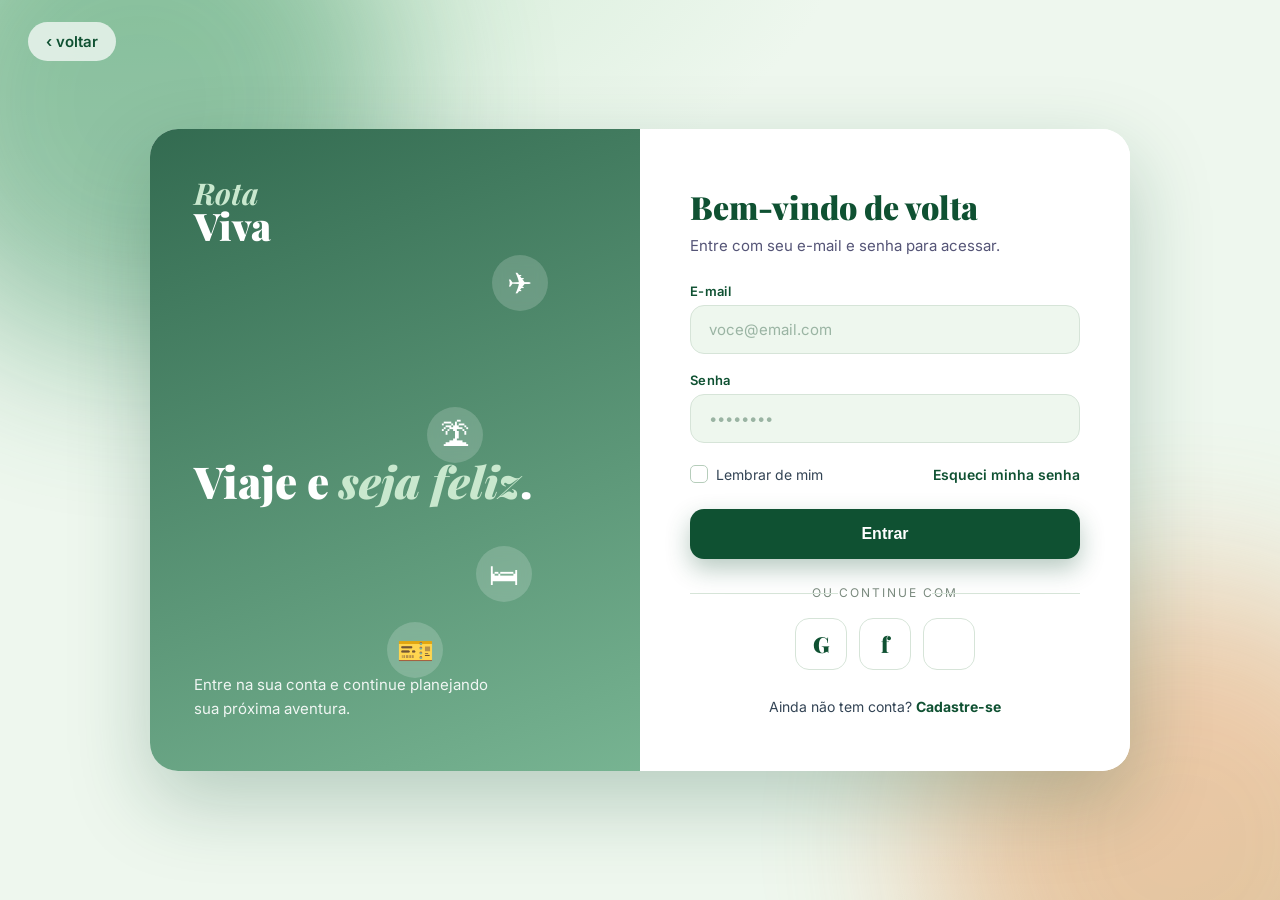
==== login.html @ b1bc66e2 "Não definido" ====
<!DOCTYPE html>
<html lang="pt-BR">
<head>
  <meta charset="UTF-8" />
  <meta name="viewport" content="width=device-width, initial-scale=1.0" />
  <title>Login — Rota Viva</title>
  <link rel="preconnect" href="https://fonts.googleapis.com" />
  <link rel="preconnect" href="https://fonts.gstatic.com" crossorigin />
  <link rel="stylesheet" href="https://fonts.googleapis.com/css2?family=Playfair+Display:wght@700;900&family=Inter:wght@400;500;600;700&display=swap" />
  <link rel="stylesheet" href="login.css" />
</head>
<body>
  <a href="index.html" class="back">‹ voltar</a>

  <main class="login-wrap">
    <div class="card">
      <div class="visual">
        <div class="visual-bg"></div>
        <div class="visual-content">
          <div class="rv-logo">
            <span class="rota">Rota</span>
            <span class="viva">Viva</span>
          </div>
          <h2 class="tagline">Viaje e <em>seja feliz</em>.</h2>
          <p class="sub">Entre na sua conta e continue planejando sua próxima aventura.</p>
          <div class="floaties">
            <span class="f f1">✈</span>
            <span class="f f2">🏝</span>
            <span class="f f3">🛏</span>
            <span class="f f4">🎫</span>
          </div>
        </div>
      </div>

      <form class="form" onsubmit="event.preventDefault()">
        <h1>Bem-vindo de volta</h1>
        <p class="hello">Entre com seu e-mail e senha para acessar.</p>

        <label class="field">
          <span>E-mail</span>
          <input type="email" placeholder="voce@email.com" required />
        </label>

        <label class="field">
          <span>Senha</span>
          <input type="password" placeholder="••••••••" required />
        </label>

        <div class="row">
          <label class="check">
            <input type="checkbox" />
            <span class="box"></span>
            Lembrar de mim
          </label>
          <a href="#" class="link">Esqueci minha senha</a>
        </div>

        <button type="submit" class="btn">Entrar</button>

        <div class="divider"><span>ou continue com</span></div>

        <div class="socials">
          <button type="button" class="soc">G</button>
          <button type="button" class="soc">f</button>
          <button type="button" class="soc"></button>
        </div>

        <p class="signup">Ainda não tem conta? <a href="#">Cadastre-se</a></p>
      </form>
    </div>
  </main>
</body>
</html>
---- login.css ----
:root {
    --green-deep: #0f5132;
    --green-dark: #1b6e4a;
    --green: #2e8b57;
    --green-soft: #d6ecd9;
    --green-mint: #c9e8ce;
    --green-pale: #eef7ee;
    --cream: #f5f3e7;
    --ink: #0e2a1a;
    --orange: #e89150;
  }
  *, *::before, *::after { box-sizing: border-box; margin: 0; padding: 0; }
  html, body {
    font-family: 'Inter', system-ui, sans-serif;
    color: var(--ink);
    min-height: 100vh;
    background:
      radial-gradient(1200px 600px at 10% -10%, var(--green-mint), transparent 60%),
      radial-gradient(1000px 500px at 110% 110%, var(--green-soft), transparent 55%),
      var(--green-pale);
    overflow-x: hidden;
  }
  
  /* Decorative animated blobs in background */
  body::before, body::after {
    content: "";
    position: fixed;
    width: 520px; height: 520px; border-radius: 50%;
    filter: blur(80px); opacity: .45; z-index: 0;
    pointer-events: none;
  }
  body::before {
    background: var(--green); top: -160px; left: -120px;
    animation: float 12s ease-in-out infinite alternate;
  }
  body::after {
    background: var(--orange); bottom: -200px; right: -160px;
    animation: float 14s ease-in-out -3s infinite alternate;
  }
  @keyframes float {
    to { transform: translate(60px, 40px) scale(1.1); }
  }
  
  .back {
    position: fixed; top: 22px; left: 28px; z-index: 10;
    color: var(--green-deep); text-decoration: none;
    font-weight: 600; font-size: 15px;
    padding: 10px 18px; border-radius: 999px;
    background: rgba(255,255,255,.7); backdrop-filter: blur(6px);
    transition: transform .2s, background .2s;
  }
  .back:hover { transform: translateX(-3px); background: #fff; }
  
  .login-wrap {
    position: relative; z-index: 1;
    min-height: 100vh;
    display: grid; place-items: center;
    padding: 60px 20px;
  }
  
  .card {
    width: 100%; max-width: 980px;
    background: #fff;
    border-radius: 28px;
    display: grid; grid-template-columns: 1fr 1fr;
    overflow: hidden;
    box-shadow: 0 30px 80px rgba(15,81,50,.25);
    animation: rise .8s cubic-bezier(.2,.8,.2,1) both;
  }
  @keyframes rise {
    from { opacity: 0; transform: translateY(40px) scale(.98); }
    to   { opacity: 1; transform: none; }
  }
  
  /* LEFT VISUAL */
  .visual {
    position: relative;
    min-height: 560px;
    color: #fff;
    padding: 50px 44px;
    display: flex; flex-direction: column; justify-content: space-between;
    overflow: hidden;
  }
  .visual-bg {
    position: absolute; inset: 0;
    background: linear-gradient(160deg, rgba(15,81,50,.85), rgba(46,139,87,.65)),
                url('https://images.unsplash.com/photo-1483729558449-99ef09a8c325?w=1200&q=80') center/cover;
    animation: zoom 18s ease-in-out infinite alternate;
  }
  @keyframes zoom {
    to { transform: scale(1.12) translate(-2%, -1%); }
  }
  .visual-content { position: relative; z-index: 2; height: 100%; display: flex; flex-direction: column; justify-content: space-between; }
  
  .rv-logo { font-family: 'Playfair Display', serif; line-height: .95; }
  .rv-logo .rota { display: block; font-style: italic; font-weight: 700; font-size: 30px; color: var(--green-mint); }
  .rv-logo .viva { display: block; font-weight: 900; font-size: 38px; color: #fff; }
  
  .tagline {
    font-family: 'Playfair Display', serif;
    font-weight: 900; font-size: 44px; line-height: 1.1;
    margin-top: 60px;
  }
  .tagline em { font-style: italic; color: var(--green-mint); }
  .sub { margin-top: 14px; font-size: 15px; line-height: 1.6; opacity: .9; max-width: 320px; }
  
  .floaties { position: absolute; inset: 0; pointer-events: none; }
  .floaties .f {
    position: absolute; font-size: 30px;
    background: rgba(255,255,255,.18); backdrop-filter: blur(6px);
    width: 56px; height: 56px; border-radius: 50%;
    display: grid; place-items: center;
    animation: bob 6s ease-in-out infinite;
  }
  .f1 { top: 14%; right: 12%; animation-delay: 0s; }
  .f2 { top: 42%; right: 28%; animation-delay: 1.2s; }
  .f3 { bottom: 22%; right: 16%; animation-delay: 2.4s; }
  .f4 { bottom: 8%; right: 38%; animation-delay: 3.6s; }
  @keyframes bob {
    0%, 100% { transform: translateY(0); }
    50% { transform: translateY(-14px); }
  }
  
  /* RIGHT FORM */
  .form {
    padding: 56px 50px;
    display: flex; flex-direction: column;
    background: #fff;
  }
  .form h1 {
    font-family: 'Playfair Display', serif;
    font-size: 32px; color: var(--green-deep); font-weight: 900;
  }
  .hello { margin-top: 8px; color: #557; font-size: 15px; margin-bottom: 28px; }
  
  .field { display: block; margin-bottom: 18px; }
  .field span {
    display: block; font-size: 13px; font-weight: 600;
    color: var(--green-deep); margin-bottom: 6px; letter-spacing: .3px;
  }
  .field input {
    width: 100%;
    padding: 14px 18px;
    border: 1.5px solid #d6e4d8;
    border-radius: 14px;
    font-size: 15px; font-family: inherit; color: var(--ink);
    background: var(--green-pale);
    transition: border-color .25s, box-shadow .25s, background .25s, transform .25s;
  }
  .field input:focus {
    outline: none;
    border-color: var(--green);
    background: #fff;
    box-shadow: 0 0 0 4px rgba(46,139,87,.15);
    transform: translateY(-1px);
  }
  .field input::placeholder { color: #9ab4a3; }
  
  .row {
    display: flex; align-items: center; justify-content: space-between;
    margin: 4px 0 26px; font-size: 14px;
  }
  .check { display: flex; align-items: center; gap: 8px; cursor: pointer; color: #345; user-select: none; }
  .check input { position: absolute; opacity: 0; pointer-events: none; }
  .check .box {
    width: 18px; height: 18px; border-radius: 5px;
    border: 1.5px solid #b6cdbb; background: #fff;
    display: inline-grid; place-items: center;
    transition: all .2s;
  }
  .check input:checked + .box {
    background: var(--green-deep); border-color: var(--green-deep);
  }
  .check input:checked + .box::after {
    content: "✓"; color: #fff; font-size: 13px; font-weight: 800;
  }
  .link { color: var(--green-deep); font-weight: 600; text-decoration: none; }
  .link:hover { text-decoration: underline; }
  
  .btn {
    position: relative; overflow: hidden;
    background: var(--green-deep); color: #fff; border: none;
    padding: 16px 20px; border-radius: 14px;
    font-size: 16px; font-weight: 700; cursor: pointer;
    transition: transform .25s, box-shadow .25s, background .25s;
    box-shadow: 0 10px 24px rgba(15,81,50,.3);
  }
  .btn::before {
    content: ""; position: absolute; inset: 0;
    background: linear-gradient(120deg, transparent, rgba(255,255,255,.3), transparent);
    transform: translateX(-100%);
    transition: transform .6s;
  }
  .btn:hover { transform: translateY(-2px); background: var(--green-dark); box-shadow: 0 14px 30px rgba(15,81,50,.4); }
  .btn:hover::before { transform: translateX(100%); }
  
  .divider {
    margin: 26px 0 18px; text-align: center; position: relative;
    font-size: 12px; color: #7a8a7e; text-transform: uppercase; letter-spacing: 2px;
  }
  .divider::before, .divider::after {
    content: ""; position: absolute; top: 50%; width: 38%; height: 1px;
    background: #d6e4d8;
  }
  .divider::before { left: 0; }
  .divider::after { right: 0; }
  
  .socials { display: flex; gap: 12px; justify-content: center; }
  .soc {
    width: 52px; height: 52px; border-radius: 14px;
    border: 1.5px solid #d6e4d8; background: #fff;
    font-family: 'Playfair Display', serif; font-weight: 900; font-size: 22px;
    color: var(--green-deep); cursor: pointer;
    transition: transform .25s, background .25s, border-color .25s, color .25s;
  }
  .soc:hover { transform: translateY(-3px); background: var(--green-deep); color: #fff; border-color: var(--green-deep); }
  
  .signup { margin-top: 28px; text-align: center; font-size: 14px; color: #345; }
  .signup a { color: var(--green-deep); font-weight: 700; text-decoration: none; }
  .signup a:hover { text-decoration: underline; }
  
  @media (max-width: 820px) {
    .card { grid-template-columns: 1fr; }
    .visual { min-height: 240px; padding: 30px; }
    .tagline { font-size: 30px; margin-top: 20px; }
    .sub { display: none; }
    .floaties .f { width: 44px; height: 44px; font-size: 22px; }
    .form { padding: 36px 26px; }
  }
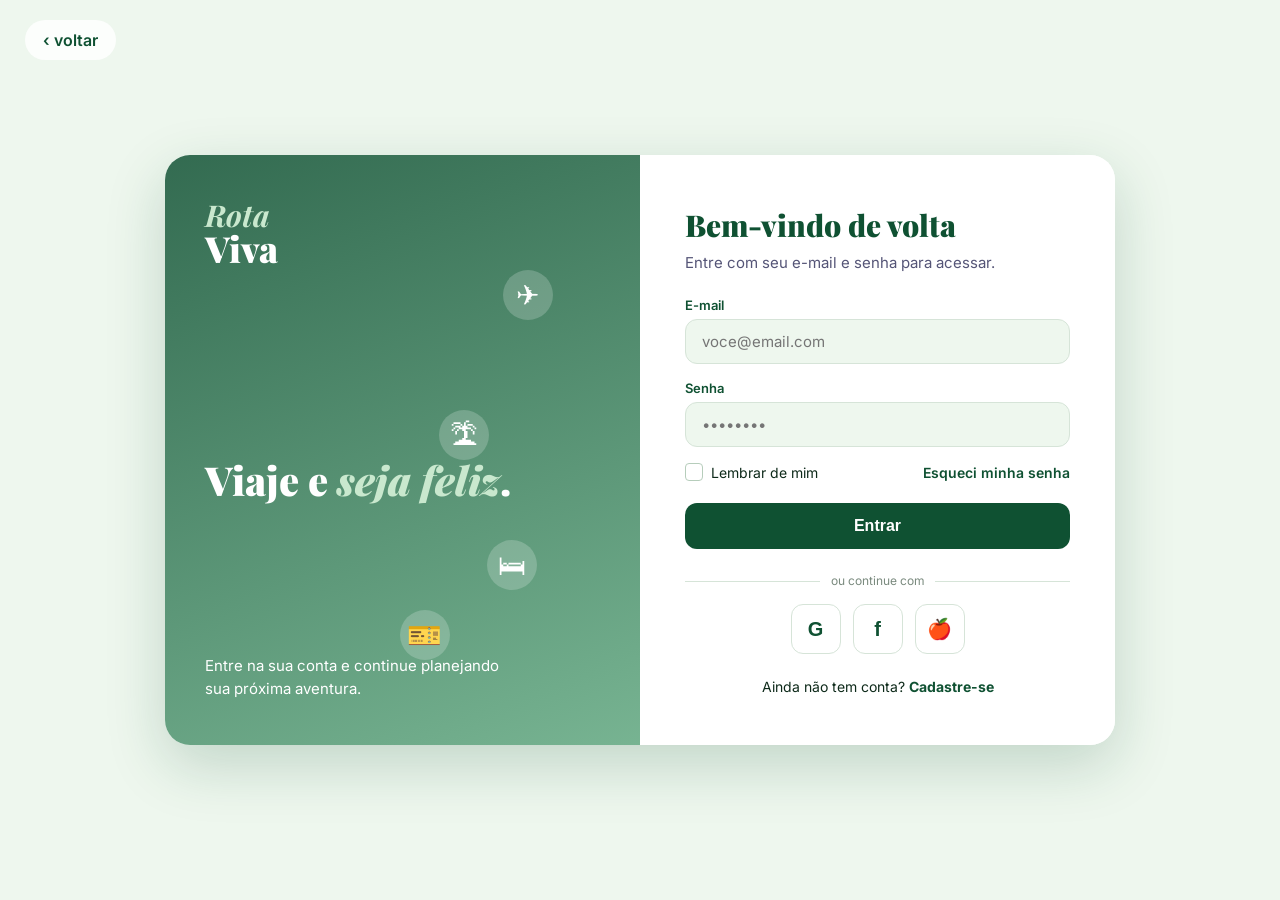
==== commit 33f007f0: "troca de variaveis e adicionado pequenos coisas" ====
--- a/login.html
+++ b/login.html
@@ -10,62 +10,62 @@
   <link rel="stylesheet" href="login.css" />
 </head>
 <body>
-  <a href="index.html" class="back">‹ voltar</a>
+  <a href="index.html" class="link_voltar">‹ voltar</a>
 
-  <main class="login-wrap">
-    <div class="card">
-      <div class="visual">
-        <div class="visual-bg"></div>
-        <div class="visual-content">
-          <div class="rv-logo">
+  <main class="pagina_login">
+    <div class="caixa_login">
+      <div class="lado_esquerdo">
+        <div class="fundo_imagem"></div>
+        <div class="conteudo_esquerdo">
+          <div class="logo_site">
             <span class="rota">Rota</span>
             <span class="viva">Viva</span>
           </div>
-          <h2 class="tagline">Viaje e <em>seja feliz</em>.</h2>
-          <p class="sub">Entre na sua conta e continue planejando sua próxima aventura.</p>
-          <div class="floaties">
-            <span class="f f1">✈</span>
-            <span class="f f2">🏝</span>
-            <span class="f f3">🛏</span>
-            <span class="f f4">🎫</span>
+          <h2 class="frase_login">Viaje e <em>seja feliz</em>.</h2>
+          <p class="texto_pequeno">Entre na sua conta e continue planejando sua próxima aventura.</p>
+          <div class="icones_viagem">
+            <span class="icone1">✈</span>
+            <span class="icone2">🏝</span>
+            <span class="icone3">🛏</span>
+            <span class="icone4">🎫</span>
           </div>
         </div>
       </div>
 
-      <form class="form" onsubmit="event.preventDefault()">
+      <form class="form_login" onsubmit="event.preventDefault()">
         <h1>Bem-vindo de volta</h1>
-        <p class="hello">Entre com seu e-mail e senha para acessar.</p>
+        <p class="texto_intro">Entre com seu e-mail e senha para acessar.</p>
 
-        <label class="field">
+        <label class="campo">
           <span>E-mail</span>
           <input type="email" placeholder="voce@email.com" required />
         </label>
 
-        <label class="field">
+        <label class="campo">
           <span>Senha</span>
           <input type="password" placeholder="••••••••" required />
         </label>
 
-        <div class="row">
-          <label class="check">
+        <div class="linha_opcoes">
+          <label class="label_checkbox">
             <input type="checkbox" />
-            <span class="box"></span>
+            <span class="quadrado_checkbox"></span>
             Lembrar de mim
           </label>
-          <a href="#" class="link">Esqueci minha senha</a>
+          <a href="#" class="link_senha">Esqueci minha senha</a>
         </div>
 
-        <button type="submit" class="btn">Entrar</button>
+        <button type="submit" class="botao_entrar">Entrar</button>
 
-        <div class="divider"><span>ou continue com</span></div>
+        <div class="linha_meio"><span>ou continue com</span></div>
 
-        <div class="socials">
-          <button type="button" class="soc">G</button>
-          <button type="button" class="soc">f</button>
-          <button type="button" class="soc"></button>
+        <div class="botoes_redes">
+          <button type="button" class="botao_rede">G</button>
+          <button type="button" class="botao_rede">f</button>
+          <button type="button" class="botao_rede">🍎</button>
         </div>
 
-        <p class="signup">Ainda não tem conta? <a href="#">Cadastre-se</a></p>
+        <p class="texto_cadastro">Ainda não tem conta? <a href="#">Cadastre-se</a></p>
       </form>
     </div>
   </main>
--- a/login.css
+++ b/login.css
@@ -1,230 +1,339 @@
+/* cores - pagina login */
 :root {
-    --green-deep: #0f5132;
-    --green-dark: #1b6e4a;
-    --green: #2e8b57;
-    --green-soft: #d6ecd9;
-    --green-mint: #c9e8ce;
-    --green-pale: #eef7ee;
-    --cream: #f5f3e7;
-    --ink: #0e2a1a;
-    --orange: #e89150;
-  }
-  *, *::before, *::after { box-sizing: border-box; margin: 0; padding: 0; }
-  html, body {
-    font-family: 'Inter', system-ui, sans-serif;
-    color: var(--ink);
-    min-height: 100vh;
-    background:
-      radial-gradient(1200px 600px at 10% -10%, var(--green-mint), transparent 60%),
-      radial-gradient(1000px 500px at 110% 110%, var(--green-soft), transparent 55%),
-      var(--green-pale);
-    overflow-x: hidden;
-  }
-  
-  /* Decorative animated blobs in background */
-  body::before, body::after {
-    content: "";
-    position: fixed;
-    width: 520px; height: 520px; border-radius: 50%;
-    filter: blur(80px); opacity: .45; z-index: 0;
-    pointer-events: none;
-  }
-  body::before {
-    background: var(--green); top: -160px; left: -120px;
-    animation: float 12s ease-in-out infinite alternate;
-  }
-  body::after {
-    background: var(--orange); bottom: -200px; right: -160px;
-    animation: float 14s ease-in-out -3s infinite alternate;
-  }
-  @keyframes float {
-    to { transform: translate(60px, 40px) scale(1.1); }
-  }
-  
-  .back {
-    position: fixed; top: 22px; left: 28px; z-index: 10;
-    color: var(--green-deep); text-decoration: none;
-    font-weight: 600; font-size: 15px;
-    padding: 10px 18px; border-radius: 999px;
-    background: rgba(255,255,255,.7); backdrop-filter: blur(6px);
-    transition: transform .2s, background .2s;
-  }
-  .back:hover { transform: translateX(-3px); background: #fff; }
-  
-  .login-wrap {
-    position: relative; z-index: 1;
-    min-height: 100vh;
-    display: grid; place-items: center;
-    padding: 60px 20px;
-  }
-  
-  .card {
-    width: 100%; max-width: 980px;
-    background: #fff;
-    border-radius: 28px;
-    display: grid; grid-template-columns: 1fr 1fr;
-    overflow: hidden;
-    box-shadow: 0 30px 80px rgba(15,81,50,.25);
-    animation: rise .8s cubic-bezier(.2,.8,.2,1) both;
-  }
-  @keyframes rise {
-    from { opacity: 0; transform: translateY(40px) scale(.98); }
-    to   { opacity: 1; transform: none; }
-  }
-  
-  /* LEFT VISUAL */
-  .visual {
-    position: relative;
-    min-height: 560px;
-    color: #fff;
-    padding: 50px 44px;
-    display: flex; flex-direction: column; justify-content: space-between;
-    overflow: hidden;
-  }
-  .visual-bg {
-    position: absolute; inset: 0;
-    background: linear-gradient(160deg, rgba(15,81,50,.85), rgba(46,139,87,.65)),
-                url('https://images.unsplash.com/photo-1483729558449-99ef09a8c325?w=1200&q=80') center/cover;
-    animation: zoom 18s ease-in-out infinite alternate;
-  }
-  @keyframes zoom {
-    to { transform: scale(1.12) translate(-2%, -1%); }
-  }
-  .visual-content { position: relative; z-index: 2; height: 100%; display: flex; flex-direction: column; justify-content: space-between; }
-  
-  .rv-logo { font-family: 'Playfair Display', serif; line-height: .95; }
-  .rv-logo .rota { display: block; font-style: italic; font-weight: 700; font-size: 30px; color: var(--green-mint); }
-  .rv-logo .viva { display: block; font-weight: 900; font-size: 38px; color: #fff; }
-  
-  .tagline {
-    font-family: 'Playfair Display', serif;
-    font-weight: 900; font-size: 44px; line-height: 1.1;
-    margin-top: 60px;
-  }
-  .tagline em { font-style: italic; color: var(--green-mint); }
-  .sub { margin-top: 14px; font-size: 15px; line-height: 1.6; opacity: .9; max-width: 320px; }
-  
-  .floaties { position: absolute; inset: 0; pointer-events: none; }
-  .floaties .f {
-    position: absolute; font-size: 30px;
-    background: rgba(255,255,255,.18); backdrop-filter: blur(6px);
-    width: 56px; height: 56px; border-radius: 50%;
-    display: grid; place-items: center;
-    animation: bob 6s ease-in-out infinite;
-  }
-  .f1 { top: 14%; right: 12%; animation-delay: 0s; }
-  .f2 { top: 42%; right: 28%; animation-delay: 1.2s; }
-  .f3 { bottom: 22%; right: 16%; animation-delay: 2.4s; }
-  .f4 { bottom: 8%; right: 38%; animation-delay: 3.6s; }
-  @keyframes bob {
-    0%, 100% { transform: translateY(0); }
-    50% { transform: translateY(-14px); }
-  }
-  
-  /* RIGHT FORM */
-  .form {
-    padding: 56px 50px;
-    display: flex; flex-direction: column;
-    background: #fff;
-  }
-  .form h1 {
-    font-family: 'Playfair Display', serif;
-    font-size: 32px; color: var(--green-deep); font-weight: 900;
-  }
-  .hello { margin-top: 8px; color: #557; font-size: 15px; margin-bottom: 28px; }
-  
-  .field { display: block; margin-bottom: 18px; }
-  .field span {
-    display: block; font-size: 13px; font-weight: 600;
-    color: var(--green-deep); margin-bottom: 6px; letter-spacing: .3px;
-  }
-  .field input {
-    width: 100%;
-    padding: 14px 18px;
-    border: 1.5px solid #d6e4d8;
-    border-radius: 14px;
-    font-size: 15px; font-family: inherit; color: var(--ink);
-    background: var(--green-pale);
-    transition: border-color .25s, box-shadow .25s, background .25s, transform .25s;
-  }
-  .field input:focus {
-    outline: none;
-    border-color: var(--green);
-    background: #fff;
-    box-shadow: 0 0 0 4px rgba(46,139,87,.15);
-    transform: translateY(-1px);
-  }
-  .field input::placeholder { color: #9ab4a3; }
-  
-  .row {
-    display: flex; align-items: center; justify-content: space-between;
-    margin: 4px 0 26px; font-size: 14px;
-  }
-  .check { display: flex; align-items: center; gap: 8px; cursor: pointer; color: #345; user-select: none; }
-  .check input { position: absolute; opacity: 0; pointer-events: none; }
-  .check .box {
-    width: 18px; height: 18px; border-radius: 5px;
-    border: 1.5px solid #b6cdbb; background: #fff;
-    display: inline-grid; place-items: center;
-    transition: all .2s;
-  }
-  .check input:checked + .box {
-    background: var(--green-deep); border-color: var(--green-deep);
-  }
-  .check input:checked + .box::after {
-    content: "✓"; color: #fff; font-size: 13px; font-weight: 800;
-  }
-  .link { color: var(--green-deep); font-weight: 600; text-decoration: none; }
-  .link:hover { text-decoration: underline; }
-  
-  .btn {
-    position: relative; overflow: hidden;
-    background: var(--green-deep); color: #fff; border: none;
-    padding: 16px 20px; border-radius: 14px;
-    font-size: 16px; font-weight: 700; cursor: pointer;
-    transition: transform .25s, box-shadow .25s, background .25s;
-    box-shadow: 0 10px 24px rgba(15,81,50,.3);
-  }
-  .btn::before {
-    content: ""; position: absolute; inset: 0;
-    background: linear-gradient(120deg, transparent, rgba(255,255,255,.3), transparent);
-    transform: translateX(-100%);
-    transition: transform .6s;
-  }
-  .btn:hover { transform: translateY(-2px); background: var(--green-dark); box-shadow: 0 14px 30px rgba(15,81,50,.4); }
-  .btn:hover::before { transform: translateX(100%); }
-  
-  .divider {
-    margin: 26px 0 18px; text-align: center; position: relative;
-    font-size: 12px; color: #7a8a7e; text-transform: uppercase; letter-spacing: 2px;
-  }
-  .divider::before, .divider::after {
-    content: ""; position: absolute; top: 50%; width: 38%; height: 1px;
-    background: #d6e4d8;
-  }
-  .divider::before { left: 0; }
-  .divider::after { right: 0; }
-  
-  .socials { display: flex; gap: 12px; justify-content: center; }
-  .soc {
-    width: 52px; height: 52px; border-radius: 14px;
-    border: 1.5px solid #d6e4d8; background: #fff;
-    font-family: 'Playfair Display', serif; font-weight: 900; font-size: 22px;
-    color: var(--green-deep); cursor: pointer;
-    transition: transform .25s, background .25s, border-color .25s, color .25s;
-  }
-  .soc:hover { transform: translateY(-3px); background: var(--green-deep); color: #fff; border-color: var(--green-deep); }
-  
-  .signup { margin-top: 28px; text-align: center; font-size: 14px; color: #345; }
-  .signup a { color: var(--green-deep); font-weight: 700; text-decoration: none; }
-  .signup a:hover { text-decoration: underline; }
-  
-  @media (max-width: 820px) {
-    .card { grid-template-columns: 1fr; }
-    .visual { min-height: 240px; padding: 30px; }
-    .tagline { font-size: 30px; margin-top: 20px; }
-    .sub { display: none; }
-    .floaties .f { width: 44px; height: 44px; font-size: 22px; }
-    .form { padding: 36px 26px; }
-  }
-  +  --verde_escuro: #0f5132;
+  --verde_medio: #1b6e4a;
+  --verde: #2e8b57;
+  --verde_claro: #d6ecd9;
+  --verde_menta: #c9e8ce;
+  --fundo: #eef7ee;
+  --texto: #0e2a1a;
+  --laranja: #e89150;
+}
+
+* { box-sizing: border-box; margin: 0; padding: 0; }
+
+body {
+  font-family: 'Inter', Arial, sans-serif;
+  color: var(--texto);
+  min-height: 100vh;
+  background: var(--fundo);
+}
+
+.link_voltar {
+  position: fixed;
+  top: 20px;
+  left: 25px;
+  z-index: 10;
+  color: var(--verde_escuro);
+  text-decoration: none;
+  font-weight: 600;
+  padding: 10px 18px;
+  border-radius: 50px;
+  background: rgba(255, 255, 255, 0.8);
+}
+
+.link_voltar:hover {
+  background: white;
+}
+
+.pagina_login {
+  min-height: 100vh;
+  display: flex;
+  align-items: center;
+  justify-content: center;
+  padding: 60px 20px;
+}
+
+.caixa_login {
+  width: 100%;
+  max-width: 950px;
+  background: white;
+  border-radius: 25px;
+  display: grid;
+  grid-template-columns: 1fr 1fr;
+  overflow: hidden;
+  box-shadow: 0 20px 60px rgba(15, 81, 50, 0.2);
+}
+
+.lado_esquerdo {
+  position: relative;
+  min-height: 520px;
+  color: white;
+  padding: 45px 40px;
+}
+
+.fundo_imagem {
+  position: absolute;
+  top: 0;
+  left: 0;
+  width: 100%;
+  height: 100%;
+  background: linear-gradient(160deg, rgba(15, 81, 50, 0.85), rgba(46, 139, 87, 0.65)),
+    url('https://images.unsplash.com/photo-1483729558449-99ef09a8c325?w=1200&q=80') center/cover;
+}
+
+.conteudo_esquerdo {
+  position: relative;
+  z-index: 2;
+  height: 100%;
+  display: flex;
+  flex-direction: column;
+  justify-content: space-between;
+}
+
+.logo_site {
+  font-family: 'Playfair Display', serif;
+  line-height: 1;
+}
+
+.logo_site .rota {
+  display: block;
+  font-style: italic;
+  font-weight: 700;
+  font-size: 30px;
+  color: var(--verde_menta);
+}
+
+.logo_site .viva {
+  display: block;
+  font-weight: 900;
+  font-size: 36px;
+  color: white;
+}
+
+.frase_login {
+  font-family: 'Playfair Display', serif;
+  font-weight: 900;
+  font-size: 40px;
+  margin-top: 50px;
+}
+
+.frase_login em {
+  font-style: italic;
+  color: var(--verde_menta);
+}
+
+.texto_pequeno {
+  margin-top: 12px;
+  font-size: 15px;
+  line-height: 1.5;
+  max-width: 300px;
+}
+
+.icones_viagem {
+  position: absolute;
+  top: 0;
+  left: 0;
+  width: 100%;
+  height: 100%;
+  pointer-events: none;
+}
+
+.icones_viagem span {
+  position: absolute;
+  font-size: 28px;
+  background: rgba(255, 255, 255, 0.2);
+  width: 50px;
+  height: 50px;
+  border-radius: 50%;
+  display: flex;
+  align-items: center;
+  justify-content: center;
+}
+
+.icone1 { top: 14%; right: 12%; }
+.icone2 { top: 42%; right: 28%; }
+.icone3 { bottom: 22%; right: 16%; }
+.icone4 { bottom: 8%; right: 38%; }
+
+.form_login {
+  padding: 50px 45px;
+  display: flex;
+  flex-direction: column;
+  background: white;
+}
+
+.form_login h1 {
+  font-family: 'Playfair Display', serif;
+  font-size: 30px;
+  color: var(--verde_escuro);
+  font-weight: 900;
+}
+
+.texto_intro {
+  margin-top: 8px;
+  color: #557;
+  font-size: 15px;
+  margin-bottom: 25px;
+}
+
+.campo {
+  display: block;
+  margin-bottom: 16px;
+}
+
+.campo span {
+  display: block;
+  font-size: 13px;
+  font-weight: 600;
+  color: var(--verde_escuro);
+  margin-bottom: 6px;
+}
+
+.campo input {
+  width: 100%;
+  padding: 12px 16px;
+  border: 1px solid #d6e4d8;
+  border-radius: 12px;
+  font-size: 15px;
+  font-family: inherit;
+  background: var(--fundo);
+}
+
+.campo input:focus {
+  outline: none;
+  border-color: var(--verde);
+  background: white;
+}
+
+.linha_opcoes {
+  display: flex;
+  align-items: center;
+  justify-content: space-between;
+  margin-bottom: 22px;
+  font-size: 14px;
+}
+
+.label_checkbox {
+  display: flex;
+  align-items: center;
+  gap: 8px;
+  cursor: pointer;
+}
+
+.label_checkbox input {
+  display: none;
+}
+
+.quadrado_checkbox {
+  width: 18px;
+  height: 18px;
+  border-radius: 4px;
+  border: 1px solid #b6cdbb;
+  background: white;
+  display: inline-block;
+}
+
+.label_checkbox input:checked + .quadrado_checkbox {
+  background: var(--verde_escuro);
+  border-color: var(--verde_escuro);
+}
+
+.link_senha {
+  color: var(--verde_escuro);
+  font-weight: 600;
+  text-decoration: none;
+}
+
+.link_senha:hover {
+  text-decoration: underline;
+}
+
+.botao_entrar {
+  background: var(--verde_escuro);
+  color: white;
+  border: none;
+  padding: 14px 20px;
+  border-radius: 12px;
+  font-size: 16px;
+  font-weight: 700;
+  cursor: pointer;
+}
+
+.botao_entrar:hover {
+  background: var(--verde_medio);
+}
+
+.linha_meio {
+  margin: 24px 0 16px;
+  text-align: center;
+  font-size: 12px;
+  color: #7a8a7e;
+  position: relative;
+}
+
+.linha_meio::before,
+.linha_meio::after {
+  content: "";
+  position: absolute;
+  top: 50%;
+  width: 35%;
+  height: 1px;
+  background: #d6e4d8;
+}
+
+.linha_meio::before { left: 0; }
+.linha_meio::after { right: 0; }
+
+.botoes_redes {
+  display: flex;
+  gap: 12px;
+  justify-content: center;
+}
+
+.botao_rede {
+  width: 50px;
+  height: 50px;
+  border-radius: 12px;
+  border: 1px solid #d6e4d8;
+  background: white;
+  font-weight: 900;
+  font-size: 20px;
+  color: var(--verde_escuro);
+  cursor: pointer;
+}
+
+.botao_rede:hover {
+  background: var(--verde_escuro);
+  color: white;
+}
+
+.texto_cadastro {
+  margin-top: 24px;
+  text-align: center;
+  font-size: 14px;
+}
+
+.texto_cadastro a {
+  color: var(--verde_escuro);
+  font-weight: 700;
+  text-decoration: none;
+}
+
+.texto_cadastro a:hover {
+  text-decoration: underline;
+}
+
+@media (max-width: 820px) {
+  .caixa_login {
+    grid-template-columns: 1fr;
+  }
+
+  .lado_esquerdo {
+    min-height: 220px;
+    padding: 30px;
+  }
+
+  .frase_login {
+    font-size: 28px;
+    margin-top: 15px;
+  }
+
+  .texto_pequeno {
+    display: none;
+  }
+
+  .form_login {
+    padding: 35px 25px;
+  }
+}
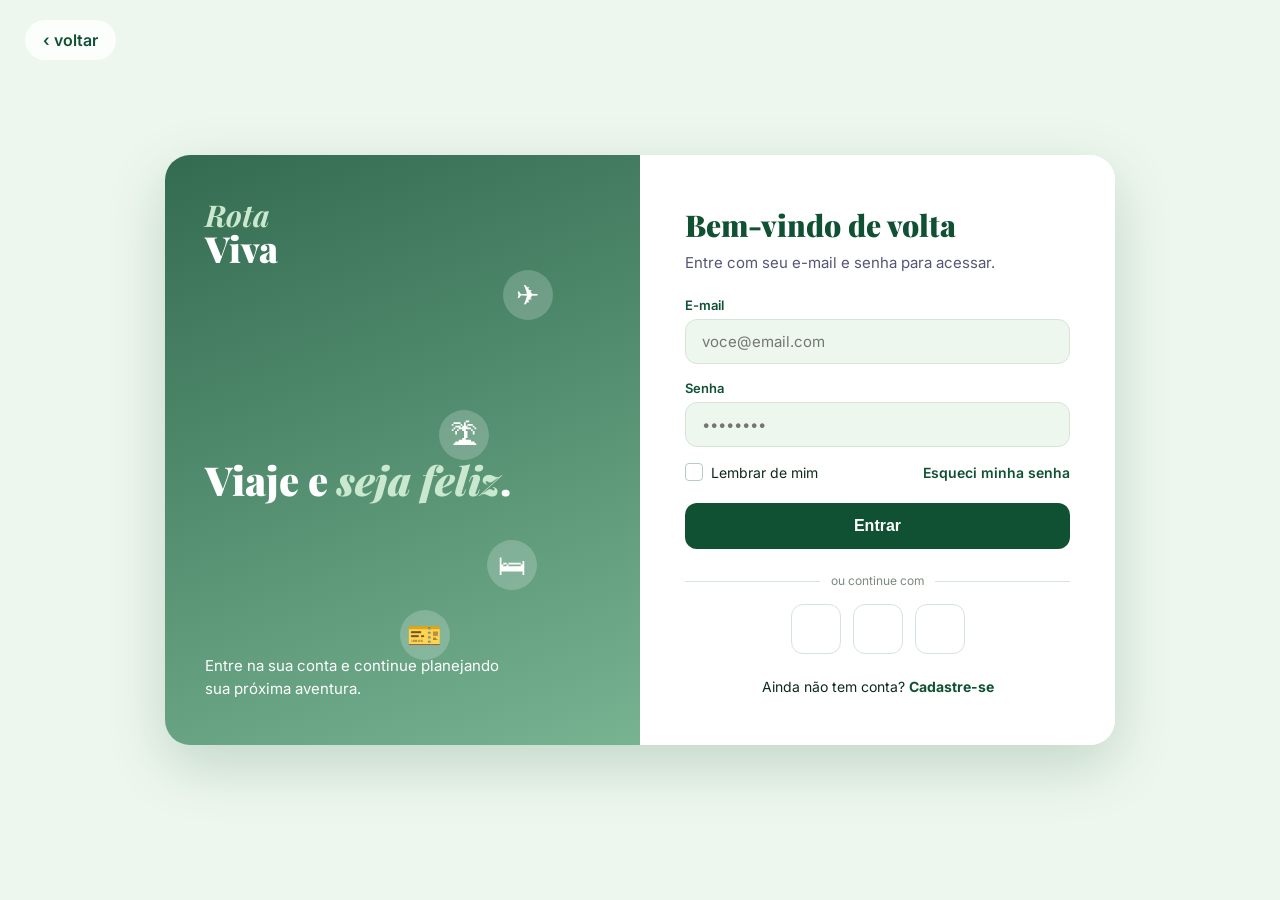
==== commit 478e7f4b: "Escrita nas imagens arrumadas" ====
--- a/login.html
+++ b/login.html
@@ -60,9 +60,9 @@
         <div class="linha_meio"><span>ou continue com</span></div>
 
         <div class="botoes_redes">
-          <button type="button" class="botao_rede">G</button>
-          <button type="button" class="botao_rede">f</button>
-          <button type="button" class="botao_rede">🍎</button>
+          <button type="button" class="botao_rede"></button>
+          <button type="button" class="botao_rede"></button>
+          <button type="button" class="botao_rede"></button>
         </div>
 
         <p class="texto_cadastro">Ainda não tem conta? <a href="#">Cadastre-se</a></p>
